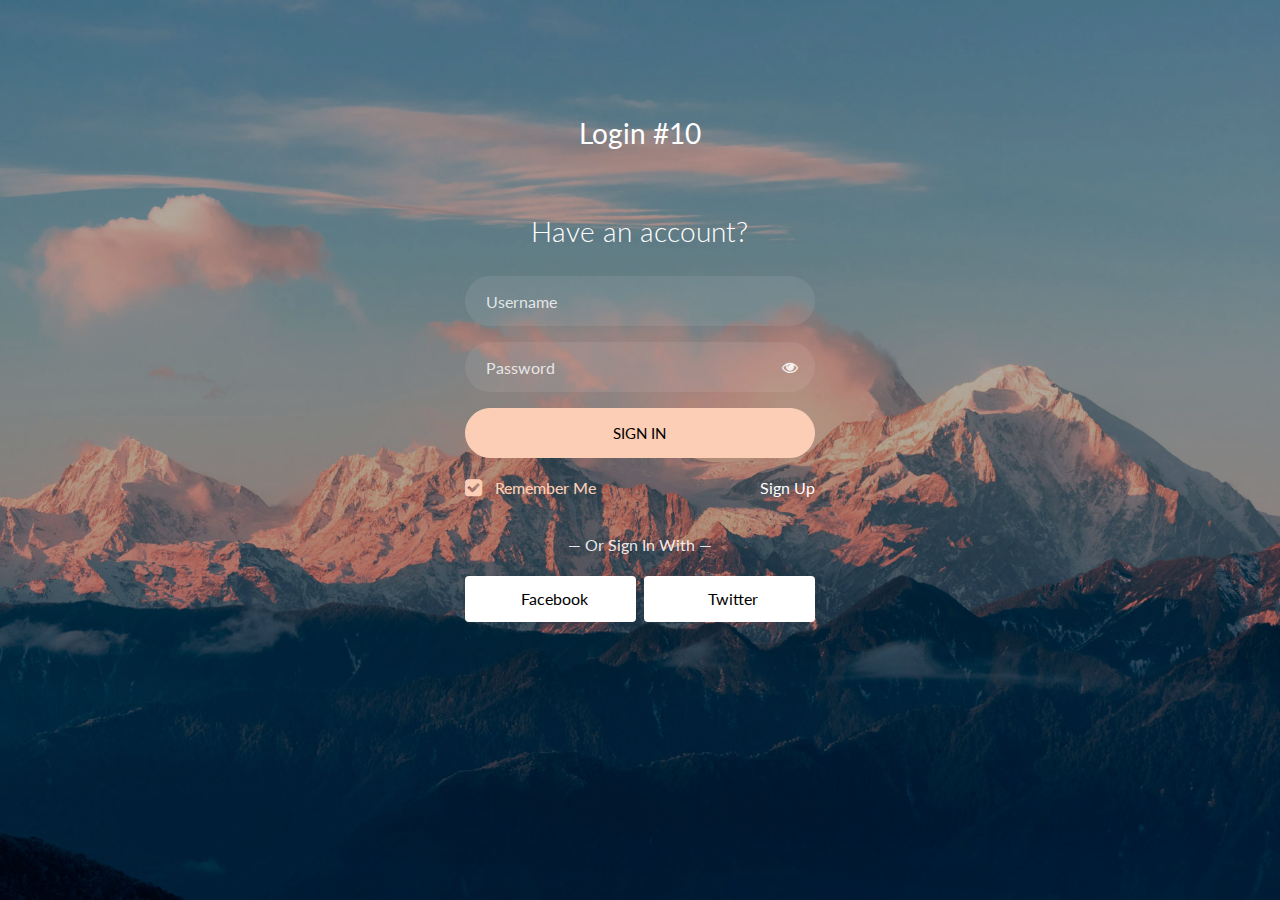
==== login/index.html @ acfb6649 "faef" ====
<!doctype html>
<html lang="en">
  <head>
  	<title>Login 10</title>
    <meta charset="utf-8">
    <meta name="viewport" content="width=device-width, initial-scale=1, shrink-to-fit=no">

	<link href="https://fonts.googleapis.com/css?family=Lato:300,400,700&display=swap" rel="stylesheet">

	<link rel="stylesheet" href="https://stackpath.bootstrapcdn.com/font-awesome/4.7.0/css/font-awesome.min.css">

	<link rel="stylesheet" href="css/style.css">

	</head>
	<body class="img js-fullheight" style="background-image: url(images/bg.jpg);">
	<section class="ftco-section">
		<div class="container">
			<div class="row justify-content-center">
				<div class="col-md-6 text-center mb-5">
					<h2 class="heading-section">Login #10</h2>
				</div>
			</div>
			<div class="row justify-content-center">
				<div class="col-md-6 col-lg-4">
					<div class="login-wrap p-0">
		      	<h3 class="mb-4 text-center">Have an account?</h3>
		      	<form action="#" class="signin-form">
		      		<div class="form-group">
		      			<input type="text" class="form-control" placeholder="Username" required>
		      		</div>
	            <div class="form-group">
	              <input id="password-field" type="password" class="form-control" placeholder="Password" required>
	              <span toggle="#password-field" class="fa fa-fw fa-eye field-icon toggle-password"></span>
	            </div>
	            <div class="form-group">
	            	<button type="submit" class="form-control btn btn-primary submit px-3">Sign In</button>
	            </div>
	            <div class="form-group d-md-flex">
	            	<div class="w-50">
		            	<label class="checkbox-wrap checkbox-primary">Remember Me
									  <input type="checkbox" checked>
									  <span class="checkmark"></span>
									</label>
								</div>
								<div class="w-50 text-md-right">
									<a href="../signup/index.html" style="color: #fff">Sign Up</a>
								</div>
	            </div>
	          </form>
	          <p class="w-100 text-center">&mdash; Or Sign In With &mdash;</p>
	          <div class="social d-flex text-center">
	          	<a href="#" class="px-2 py-2 mr-md-1 rounded"><span class="ion-logo-facebook mr-2"></span> Facebook</a>
	          	<a href="#" class="px-2 py-2 ml-md-1 rounded"><span class="ion-logo-twitter mr-2"></span> Twitter</a>
	          </div>
		      </div>
				</div>
			</div>
		</div>
	</section>

	<script src="js/jquery.min.js"></script>
  <script src="js/popper.js"></script>
  <script src="js/bootstrap.min.js"></script>
  <script src="js/main.js"></script>

	</body>
</html>
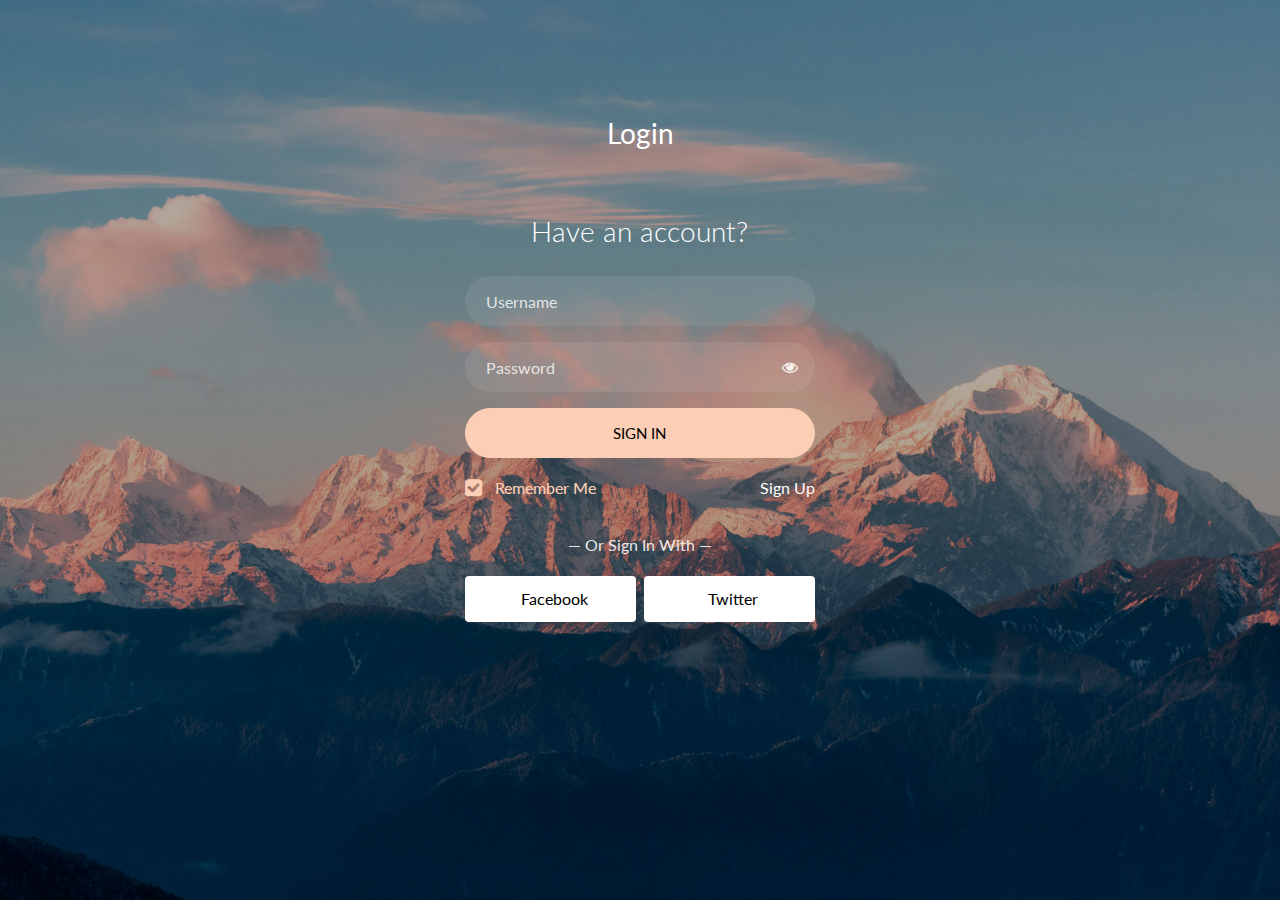
==== commit 3afaf3c5: "ff" ====
--- a/login/index.html
+++ b/login/index.html
@@ -17,7 +17,7 @@
 		<div class="container">
 			<div class="row justify-content-center">
 				<div class="col-md-6 text-center mb-5">
-					<h2 class="heading-section">Login #10</h2>
+					<h2 class="heading-section">Login</h2>
 				</div>
 			</div>
 			<div class="row justify-content-center">
